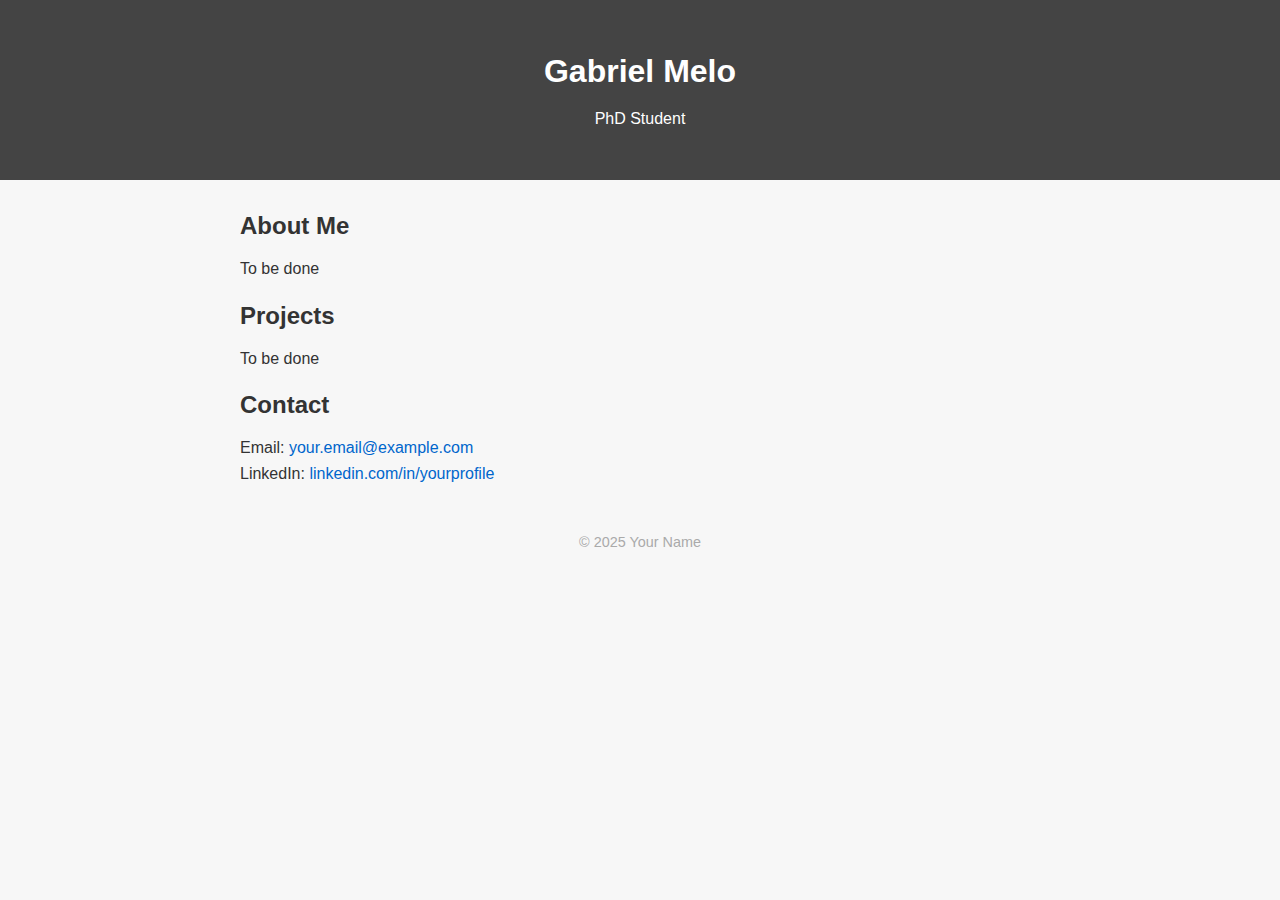
==== index.html @ c304ef81 "page" ====
<!DOCTYPE html>
<html lang="en">
<head>
  <meta charset="UTF-8" />
  <meta name="viewport" content="width=device-width, initial-scale=1.0" />
  <title>Gabriel Melo</title>
  <style>
    body {
      font-family: sans-serif;
      background-color: #f7f7f7;
      color: #333;
      margin: 0;
      padding: 0;
    }

    header {
      background-color: #444;
      color: white;
      padding: 2rem;
      text-align: center;
    }

    main {
      max-width: 800px;
      margin: 2rem auto;
      padding: 0 1rem;
    }

    h1, h2 {
      margin-bottom: 0.5rem;
    }

    p {
      line-height: 1.6;
    }

    footer {
      text-align: center;
      padding: 1rem;
      color: #aaa;
      font-size: 0.9rem;
    }

    a {
      color: #0066cc;
      text-decoration: none;
    }

    a:hover {
      text-decoration: underline;
    }
  </style>
</head>
<body>
  <header>
    <h1>Gabriel Melo</h1>
    <p>PhD Student</p>
  </header>

  <main>
    <section>
      <h2>About Me</h2>
      <p>
        To be done
      </p>
    </section>

    <section>
      <h2>Projects</h2>
      <p>
        To be done
      </p>
    </section>

    <section>
      <h2>Contact</h2>
      <p>
        Email: <a href="mailto:gabriel.silva@ip-paris.fr">your.email@example.com</a><br />
        LinkedIn: <a href="https://www.linkedin.com/in/gabrielsvmelo/" target="_blank">linkedin.com/in/yourprofile</a>
      </p>
    </section>
  </main>

  <footer>
    &copy; 2025 Your Name
  </footer>
</body>
</html>
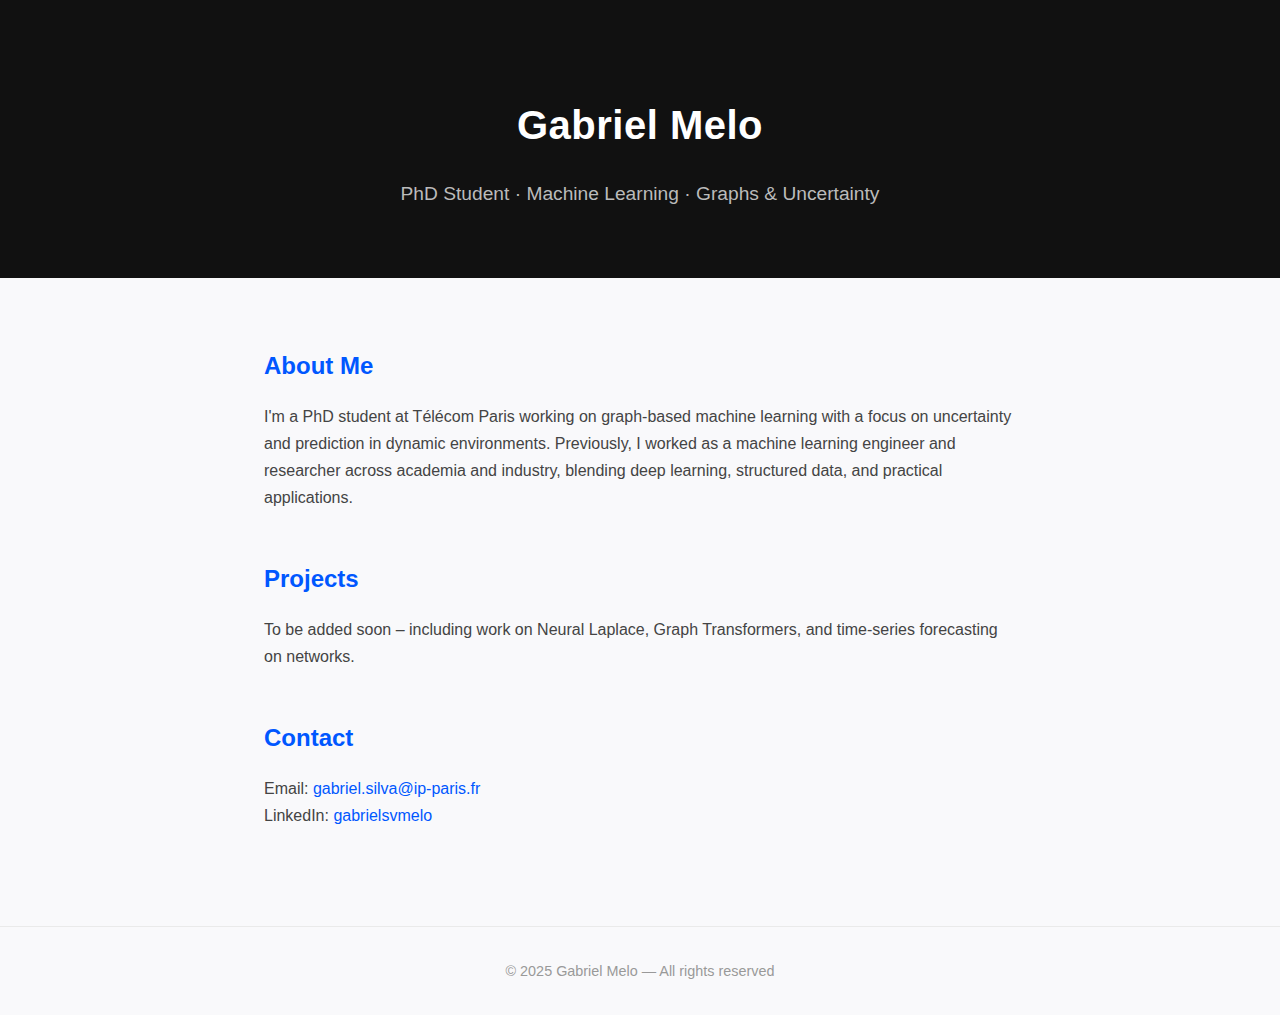
==== commit 2f657281: "change-style" ====
--- a/index.html
+++ b/index.html
@@ -5,84 +5,129 @@
   <meta name="viewport" content="width=device-width, initial-scale=1.0" />
   <title>Gabriel Melo</title>
   <style>
+    :root {
+      --bg-color: #f9f9fb;
+      --text-color: #222;
+      --accent-color: #0057ff;
+      --header-bg: #111;
+      --section-padding: 3rem 1.5rem;
+      --max-width: 800px;
+    }
+
+    * {
+      box-sizing: border-box;
+    }
+
     body {
-      font-family: sans-serif;
-      background-color: #f7f7f7;
-      color: #333;
       margin: 0;
-      padding: 0;
+      font-family: 'Segoe UI', Roboto, sans-serif;
+      background: var(--bg-color);
+      color: var(--text-color);
+      line-height: 1.7;
+      scroll-behavior: smooth;
     }
 
     header {
-      background-color: #444;
-      color: white;
-      padding: 2rem;
+      background: var(--header-bg);
+      color: #fff;
+      padding: 4rem 1rem 3rem;
       text-align: center;
     }
 
-    main {
-      max-width: 800px;
-      margin: 2rem auto;
-      padding: 0 1rem;
+    header h1 {
+      font-size: 2.5rem;
+      margin-bottom: 0.25rem;
+      letter-spacing: 0.5px;
     }
 
-    h1, h2 {
-      margin-bottom: 0.5rem;
+    header p {
+      font-size: 1.2rem;
+      color: #bbb;
+    }
+
+    main {
+      max-width: var(--max-width);
+      margin: 0 auto;
+      padding: var(--section-padding);
+    }
+
+    section {
+      margin-bottom: 3rem;
+    }
+
+    h2 {
+      font-size: 1.5rem;
+      margin-bottom: 1rem;
+      color: var(--accent-color);
     }
 
     p {
-      line-height: 1.6;
+      font-size: 1rem;
+      color: #444;
+    }
+
+    a {
+      color: var(--accent-color);
+      text-decoration: none;
+      transition: color 0.2s ease;
+    }
+
+    a:hover {
+      color: #003dcc;
     }
 
     footer {
       text-align: center;
-      padding: 1rem;
-      color: #aaa;
       font-size: 0.9rem;
+      color: #999;
+      padding: 2rem 1rem;
+      border-top: 1px solid #eaeaea;
     }
 
-    a {
-      color: #0066cc;
-      text-decoration: none;
-    }
+    @media (max-width: 600px) {
+      header h1 {
+        font-size: 2rem;
+      }
 
-    a:hover {
-      text-decoration: underline;
+      main {
+        padding: 2rem 1rem;
+      }
     }
   </style>
 </head>
 <body>
   <header>
     <h1>Gabriel Melo</h1>
-    <p>PhD Student</p>
+    <p>PhD Student · Machine Learning · Graphs & Uncertainty</p>
   </header>
 
   <main>
     <section>
       <h2>About Me</h2>
       <p>
-        To be done
+        I'm a PhD student at Télécom Paris working on graph-based machine learning with a focus on uncertainty and prediction in dynamic environments. Previously, I worked as a machine learning engineer and researcher across academia and industry, blending deep learning, structured data, and practical applications.
       </p>
     </section>
 
     <section>
       <h2>Projects</h2>
       <p>
-        To be done
+        To be added soon – including work on Neural Laplace, Graph Transformers, and time-series forecasting on networks.
       </p>
     </section>
 
     <section>
       <h2>Contact</h2>
       <p>
-        Email: <a href="mailto:gabriel.silva@ip-paris.fr">your.email@example.com</a><br />
-        LinkedIn: <a href="https://www.linkedin.com/in/gabrielsvmelo/" target="_blank">linkedin.com/in/yourprofile</a>
+        Email: <a href="mailto:gabriel.silva@ip-paris.fr">gabriel.silva@ip-paris.fr</a><br />
+        LinkedIn: <a href="https://www.linkedin.com/in/gabrielsvmelo/" target="_blank">gabrielsvmelo</a>
       </p>
     </section>
   </main>
 
   <footer>
-    &copy; 2025 Your Name
+    &copy; 2025 Gabriel Melo — All rights reserved
   </footer>
 </body>
 </html>
+
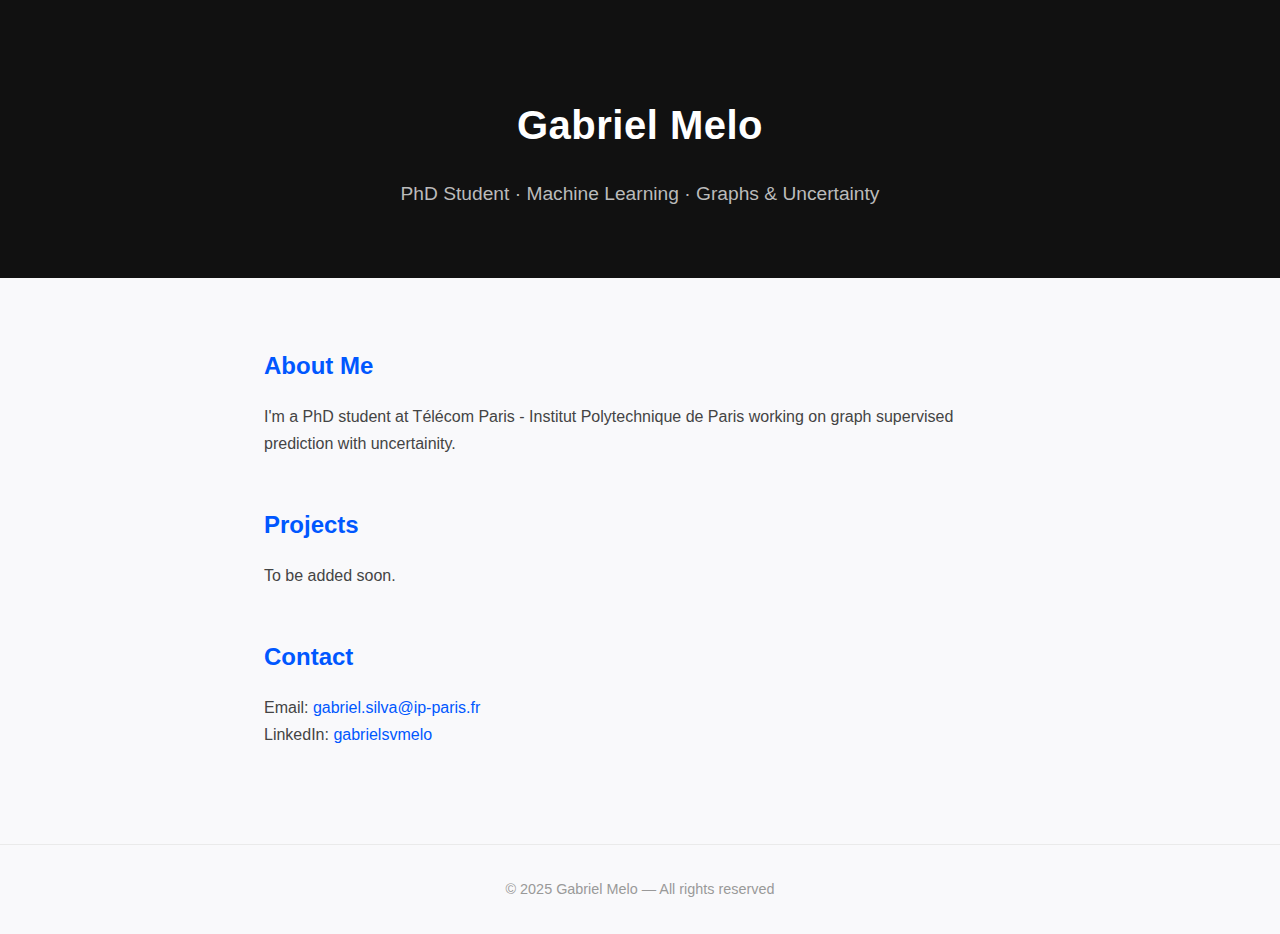
==== commit dd047a38: "change-style" ====
--- a/index.html
+++ b/index.html
@@ -105,14 +105,13 @@
     <section>
       <h2>About Me</h2>
       <p>
-        I'm a PhD student at Télécom Paris working on graph-based machine learning with a focus on uncertainty and prediction in dynamic environments. Previously, I worked as a machine learning engineer and researcher across academia and industry, blending deep learning, structured data, and practical applications.
-      </p>
+        I'm a PhD student at Télécom Paris - Institut Polytechnique de Paris working on graph supervised prediction with uncertainity.
     </section>
 
     <section>
       <h2>Projects</h2>
       <p>
-        To be added soon – including work on Neural Laplace, Graph Transformers, and time-series forecasting on networks.
+        To be added soon.
       </p>
     </section>
 
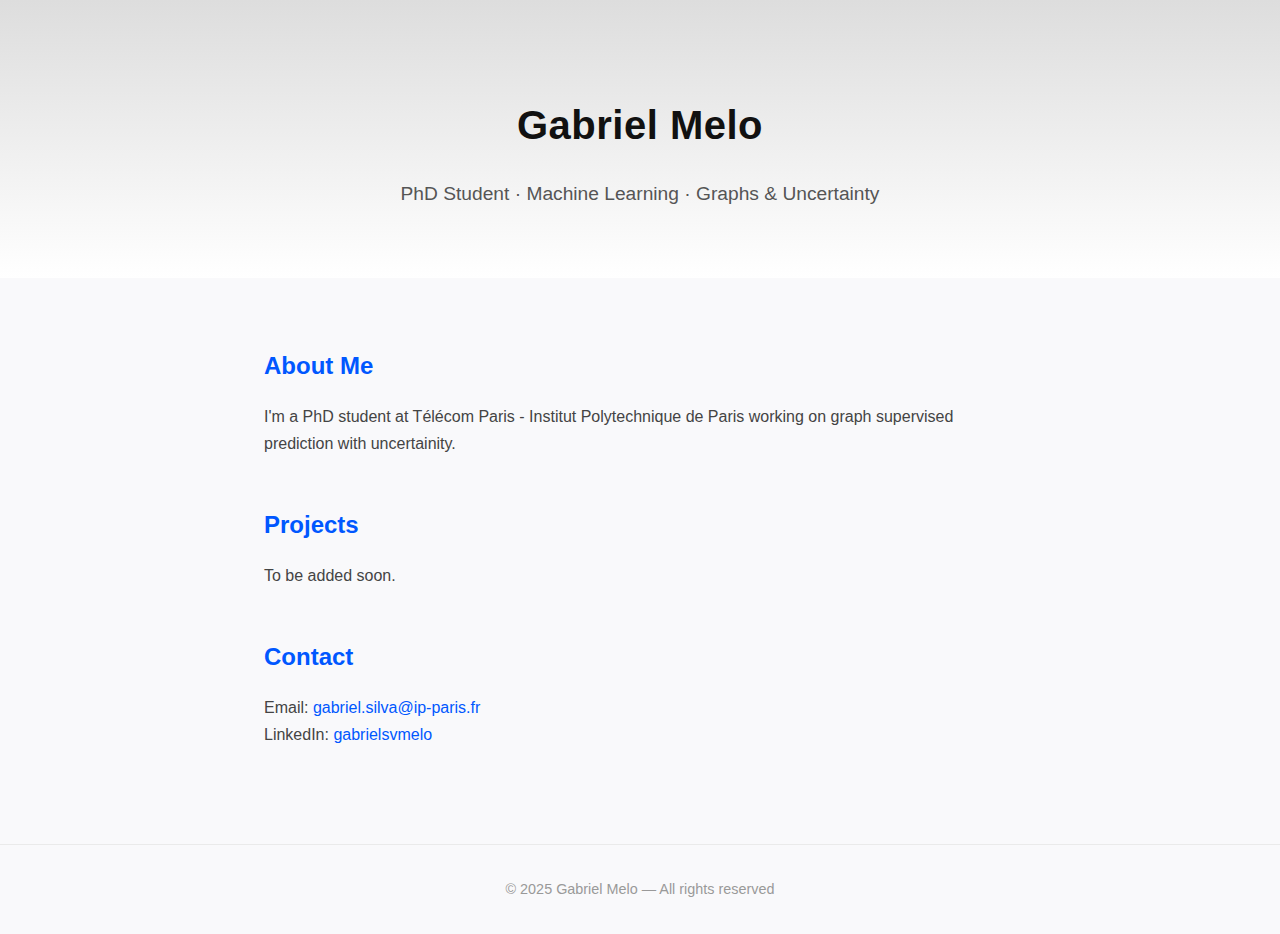
==== commit 4a64cb80: "change-style" ====
--- a/index.html
+++ b/index.html
@@ -6,45 +6,46 @@
   <title>Gabriel Melo</title>
   <style>
     :root {
-      --bg-color: #f9f9fb;
-      --text-color: #222;
-      --accent-color: #0057ff;
-      --header-bg: #111;
-      --section-padding: 3rem 1.5rem;
-      --max-width: 800px;
+        --bg-color: #f9f9fb;
+        --text-color: #222;
+        --accent-color: #0057ff;
+        --header-gradient-start: #dddddd; /* light grey */
+        --header-gradient-end: #ffffff;   /* white */
+        --section-padding: 3rem 1.5rem;
+        --max-width: 800px;
     }
 
     * {
-      box-sizing: border-box;
+        box-sizing: border-box;
     }
 
     body {
-      margin: 0;
-      font-family: 'Segoe UI', Roboto, sans-serif;
-      background: var(--bg-color);
-      color: var(--text-color);
-      line-height: 1.7;
-      scroll-behavior: smooth;
+        margin: 0;
+        font-family: 'Segoe UI', Roboto, sans-serif;
+        background: var(--bg-color);
+        color: var(--text-color);
+        line-height: 1.7;
+        scroll-behavior: smooth;
     }
 
     header {
-      background: var(--header-bg);
-      color: #fff;
-      padding: 4rem 1rem 3rem;
-      text-align: center;
+        background: linear-gradient(to bottom, var(--header-gradient-start), var(--header-gradient-end));
+        color: #111;
+        padding: 4rem 1rem 3rem;
+        text-align: center;
     }
 
     header h1 {
-      font-size: 2.5rem;
-      margin-bottom: 0.25rem;
-      letter-spacing: 0.5px;
+        font-size: 2.5rem;
+        margin-bottom: 0.25rem;
+        letter-spacing: 0.5px;
     }
 
     header p {
-      font-size: 1.2rem;
-      color: #bbb;
+        font-size: 1.2rem;
+        color: #555;
     }
-
+    
     main {
       max-width: var(--max-width);
       margin: 0 auto;
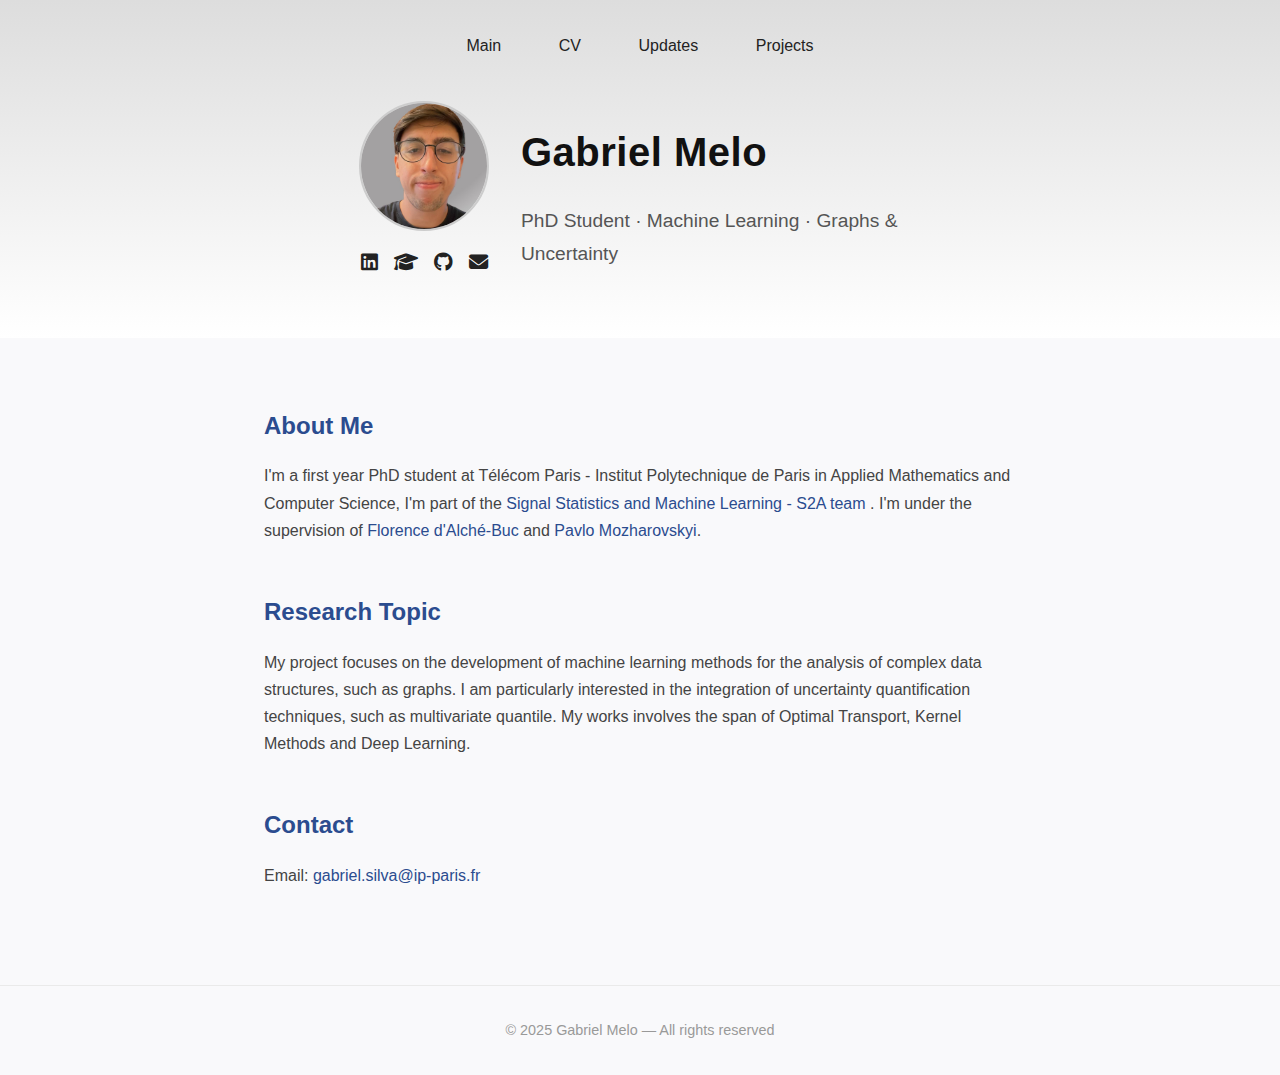
==== commit 9289452f: "add-sources-img" ====
--- a/index.html
+++ b/index.html
@@ -4,48 +4,122 @@
   <meta charset="UTF-8" />
   <meta name="viewport" content="width=device-width, initial-scale=1.0" />
   <title>Gabriel Melo</title>
+  <link rel="stylesheet" href="https://cdnjs.cloudflare.com/ajax/libs/font-awesome/6.5.0/css/all.min.css" />
   <style>
     :root {
-        --bg-color: #f9f9fb;
-        --text-color: #222;
-        --accent-color: #0057ff;
-        --header-gradient-start: #dddddd; /* light grey */
-        --header-gradient-end: #ffffff;   /* white */
-        --section-padding: 3rem 1.5rem;
-        --max-width: 800px;
+      --bg-color: #f9f9fb;
+      --text-color: #222;
+      --accent-color: #2b4c8f;
+      --header-gradient-start: #dddddd;
+      --header-gradient-end: #ffffff;
+      --section-padding: 3rem 1.5rem;
+      --max-width: 800px;
     }
 
     * {
-        box-sizing: border-box;
+      box-sizing: border-box;
     }
 
     body {
-        margin: 0;
-        font-family: 'Segoe UI', Roboto, sans-serif;
-        background: var(--bg-color);
-        color: var(--text-color);
-        line-height: 1.7;
-        scroll-behavior: smooth;
+      margin: 0;
+      font-family: 'Segoe UI', Roboto, sans-serif;
+      background: var(--bg-color);
+      color: var(--text-color);
+      line-height: 1.7;
+      scroll-behavior: smooth;
     }
 
     header {
-        background: linear-gradient(to bottom, var(--header-gradient-start), var(--header-gradient-end));
-        color: #111;
-        padding: 4rem 1rem 3rem;
-        text-align: center;
-    }
-
-    header h1 {
-        font-size: 2.5rem;
-        margin-bottom: 0.25rem;
-        letter-spacing: 0.5px;
-    }
-
-    header p {
-        font-size: 1.2rem;
-        color: #555;
-    }
-    
+      background: linear-gradient(to bottom, var(--header-gradient-start), var(--header-gradient-end));
+      color: #111;
+      padding: 2rem 1rem 3rem;
+      text-align: center;
+    }
+
+    nav {
+      margin-bottom: 2rem;
+    }
+
+    nav ul {
+      list-style: none;
+      padding: 0;
+      margin: 0;
+      display: flex;
+      justify-content: center;
+      gap: 2rem;
+      flex-wrap: wrap;
+    }
+
+    nav a {
+      color: var(--text-color);
+      font-weight: 500;
+      text-decoration: none;
+      padding: 0.5rem 0.8rem;
+      border-radius: 5px;
+      transition: background 0.2s ease, color 0.2s ease;
+    }
+
+    nav a:hover {
+      background: var(--accent-color);
+      color: white;
+    }
+
+    .header-container {
+      display: flex;
+      align-items: center;
+      justify-content: center;
+      flex-wrap: wrap;
+      gap: 2rem;
+      text-align: left;
+    }
+
+    .profile {
+      display: flex;
+      flex-direction: column;
+      align-items: center;
+    }
+
+    .profile-img {
+      width: 130px;
+      height: 130px;
+      border-radius: 50%;
+      object-fit: cover;
+      border: 2px solid #ccc;
+    }
+
+    .social-icons {
+      margin-top: 1rem;
+      display: flex;
+      flex-direction: row;
+      gap: 1rem;
+      justify-content: center;
+    }
+
+    .social-icons a {
+      color: var(--text-color);
+      font-size: 1.2rem;
+      transition: color 0.3s ease;
+    }
+
+    .social-icons a:hover {
+      color: var(--accent-color);
+    }
+
+    .intro {
+      max-width: 400px;
+    }
+
+    .intro h1 {
+      font-size: 2.5rem;
+      margin-bottom: 0.25rem;
+      letter-spacing: 0.5px;
+    }
+
+    .intro p {
+      font-size: 1.2rem;
+      color: #555;
+    }
+
     main {
       max-width: var(--max-width);
       margin: 0 auto;
@@ -86,33 +160,65 @@
     }
 
     @media (max-width: 600px) {
-      header h1 {
+      .intro h1 {
         font-size: 2rem;
       }
 
       main {
         padding: 2rem 1rem;
+      }
+
+      nav ul {
+        flex-direction: column;
+        gap: 1rem;
       }
     }
   </style>
 </head>
 <body>
   <header>
-    <h1>Gabriel Melo</h1>
-    <p>PhD Student · Machine Learning · Graphs & Uncertainty</p>
+    <nav>
+      <ul>
+        <li><a href="#main">Main</a></li>
+        <li><a href="cv.html">CV</a></li>
+        <li><a href="#updates">Updates</a></li>
+        <li><a href="#projects">Projects</a></li>
+      </ul>
+    </nav>
+
+    <div class="header-container" id="main">
+      <div class="profile">
+        <img src="Images/BusPhoto.jpg" alt="Gabriel Melo" class="profile-img" />
+        <div class="social-icons">
+          <a href="https://www.linkedin.com/in/gabrielsvmelo/" target="_blank" title="LinkedIn"><i class="fab fa-linkedin"></i></a>
+          <a href="https://scholar.google.com/citations?view_op=list_works&hl=en&hl=en&user=Vznn73wAAAAJ" target="_blank" title="Google Scholar"><i class="fas fa-graduation-cap"></i></a>
+          <a href="https://github.com/gabrielmelo00" target="_blank" title="GitHub"><i class="fab fa-github"></i></a>
+          <a href="mailto:gabriel.silva@ip-paris.fr" title="Email"><i class="fas fa-envelope"></i></a>
+        </div>
+      </div>
+      <div class="intro">
+        <h1>Gabriel Melo</h1>
+        <p>PhD Student · Machine Learning · Graphs & Uncertainty</p>
+      </div>
+    </div>
   </header>
 
   <main>
-    <section>
+    <section id="updates">
       <h2>About Me</h2>
       <p>
-        I'm a PhD student at Télécom Paris - Institut Polytechnique de Paris working on graph supervised prediction with uncertainity.
+        I'm a first year PhD student at Télécom Paris - Institut Polytechnique de Paris in Applied Mathematics and Computer Science, I'm part of the  <a href="https://s2a.telecom-paris.fr/" target="_blank">Signal Statistics and Machine Learning - S2A team</a> . I'm under the supervision of <a href="https://perso.telecom-paristech.fr/fdalche/" target="_blank">Florence d'Alché-Buc</a> and <a href="https://perso.telecom-paristech.fr/mozharovskyi/" target="_blank">Pavlo Mozharovskyi</a>.
+      </p>
     </section>
 
-    <section>
-      <h2>Projects</h2>
-      <p>
-        To be added soon.
+    <section id="projects">
+      <h2>Research Topic</h2>
+      <p>
+        My project focuses on the development of machine learning methods for the analysis of complex data structures, such as graphs. I am particularly interested in the integration of uncertainty quantification techniques, such as multivariate quantile. My works involves the span of Optimal Transport, Kernel Methods and Deep Learning.
+      </p>
+
+      <p>
+        
       </p>
     </section>
 
@@ -120,7 +226,6 @@
       <h2>Contact</h2>
       <p>
         Email: <a href="mailto:gabriel.silva@ip-paris.fr">gabriel.silva@ip-paris.fr</a><br />
-        LinkedIn: <a href="https://www.linkedin.com/in/gabrielsvmelo/" target="_blank">gabrielsvmelo</a>
       </p>
     </section>
   </main>
@@ -130,4 +235,3 @@
   </footer>
 </body>
 </html>
-
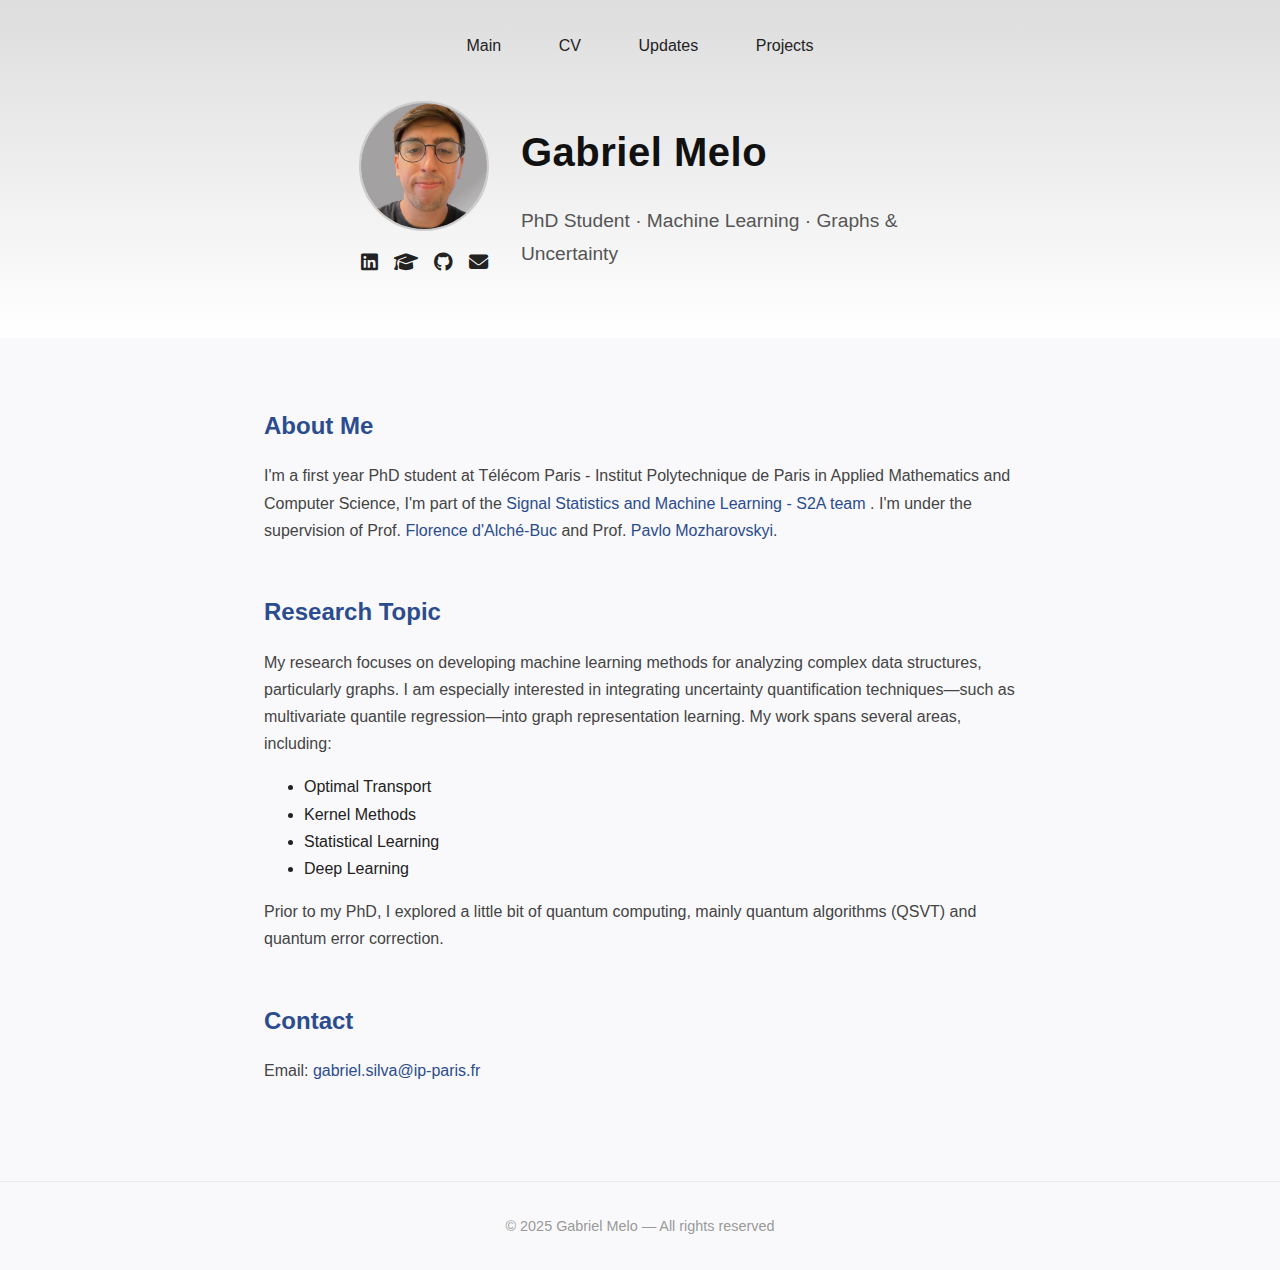
==== commit ba11a987: "fix-education-dates" ====
--- a/index.html
+++ b/index.html
@@ -148,7 +148,7 @@
     }
 
     a:hover {
-      color: #003dcc;
+      color: #2b4c8f;
     }
 
     footer {
@@ -207,18 +207,24 @@
     <section id="updates">
       <h2>About Me</h2>
       <p>
-        I'm a first year PhD student at Télécom Paris - Institut Polytechnique de Paris in Applied Mathematics and Computer Science, I'm part of the  <a href="https://s2a.telecom-paris.fr/" target="_blank">Signal Statistics and Machine Learning - S2A team</a> . I'm under the supervision of <a href="https://perso.telecom-paristech.fr/fdalche/" target="_blank">Florence d'Alché-Buc</a> and <a href="https://perso.telecom-paristech.fr/mozharovskyi/" target="_blank">Pavlo Mozharovskyi</a>.
+        I'm a first year PhD student at Télécom Paris - Institut Polytechnique de Paris in Applied Mathematics and Computer Science, I'm part of the  <a href="https://s2a.telecom-paris.fr/" target="_blank">Signal Statistics and Machine Learning - S2A team</a> . I'm under the supervision of Prof. <a href="https://perso.telecom-paristech.fr/fdalche/" target="_blank">Florence d'Alché-Buc</a> and Prof. <a href="https://perso.telecom-paristech.fr/mozharovskyi/" target="_blank">Pavlo Mozharovskyi</a>.
       </p>
     </section>
 
     <section id="projects">
       <h2>Research Topic</h2>
       <p>
-        My project focuses on the development of machine learning methods for the analysis of complex data structures, such as graphs. I am particularly interested in the integration of uncertainty quantification techniques, such as multivariate quantile. My works involves the span of Optimal Transport, Kernel Methods and Deep Learning.
-      </p>
-
-      <p>
-        
+        My research focuses on developing machine learning methods for analyzing complex data structures, particularly graphs. I am especially interested in integrating uncertainty quantification techniques—such as multivariate quantile regression—into graph representation learning. My work spans several areas, including:
+      </p>
+      <ul>
+        <li>Optimal Transport</li>
+        <li>Kernel Methods</li>
+        <li>Statistical Learning</li>
+        <li>Deep Learning</li>
+      </ul>
+
+      <p>
+        Prior to my PhD, I explored a little bit of quantum computing, mainly quantum algorithms (QSVT) and quantum error correction.
       </p>
     </section>
 
